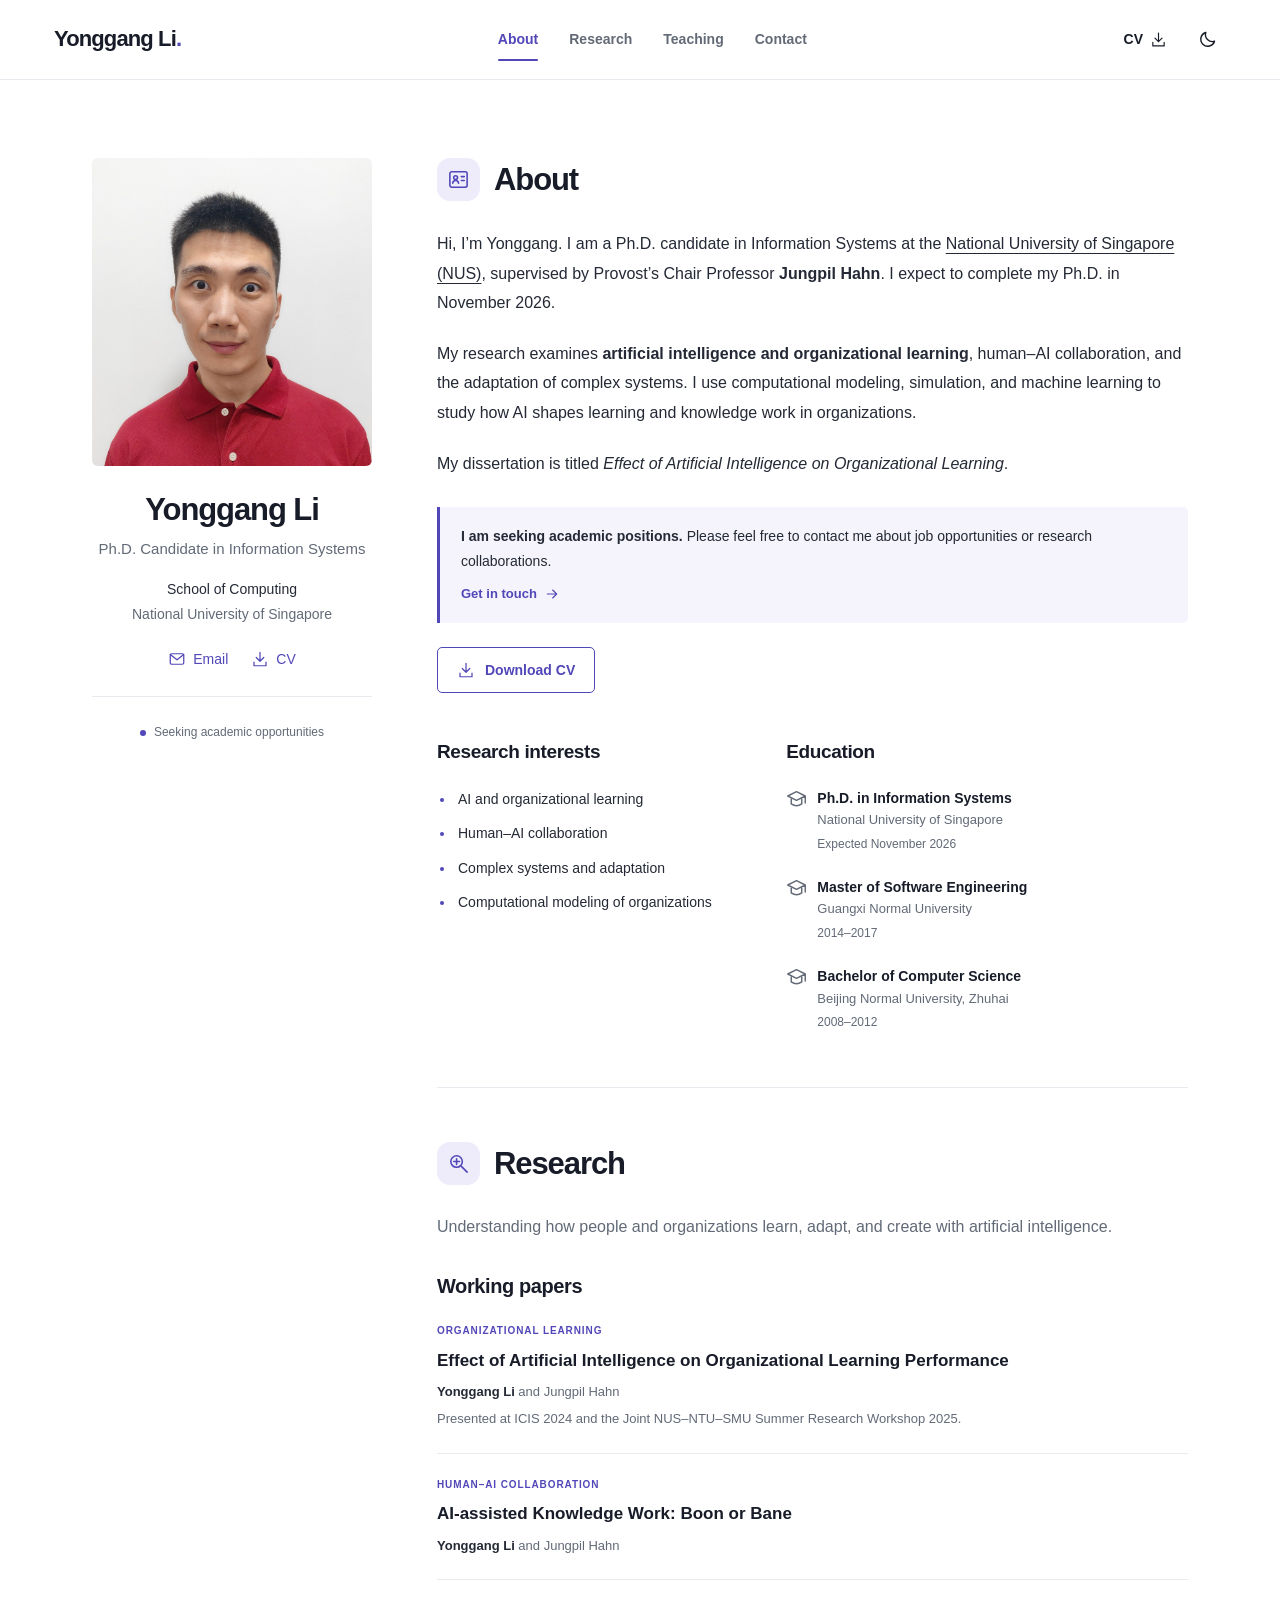
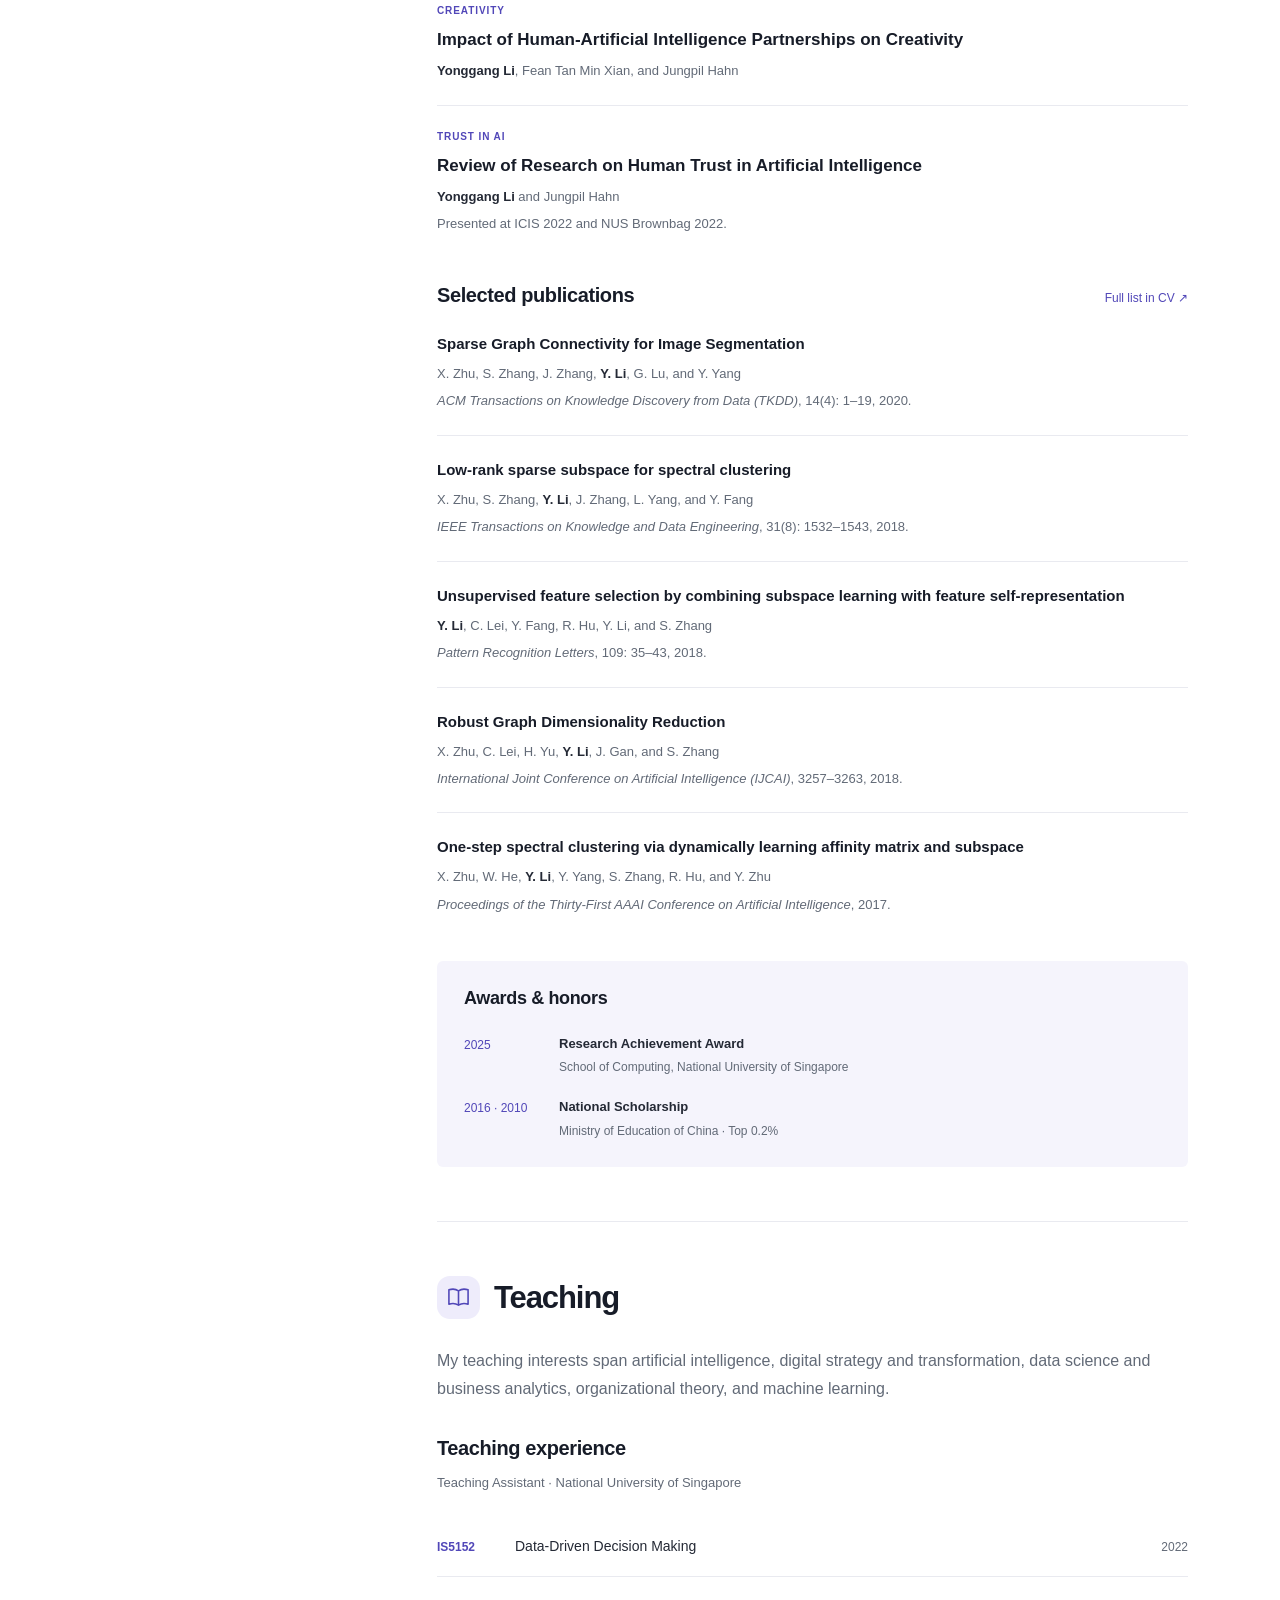
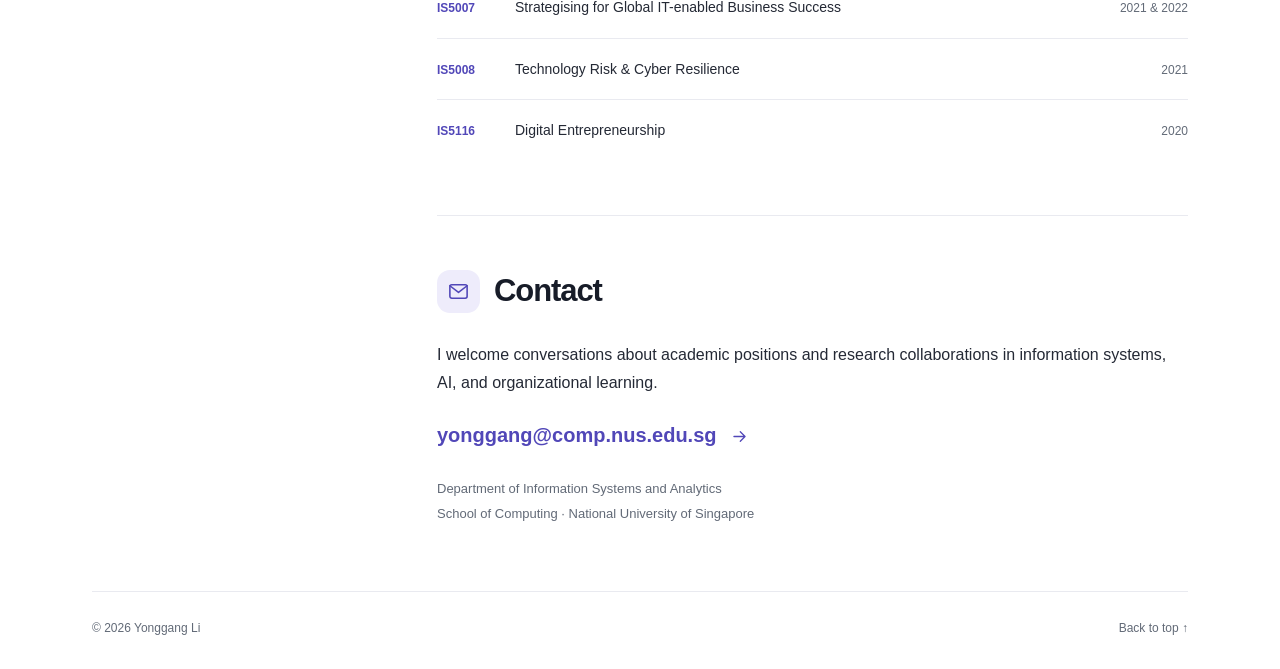
==== index.html @ 50a1c4bd "Add files via upload" ====
<!doctype html>
<html lang="en">
<head>
  <meta charset="utf-8">
  <meta name="viewport" content="width=device-width, initial-scale=1">
  <meta name="color-scheme" content="light dark">
  <title>Yonggang Li | Information Systems Researcher | NUS</title>
  <meta name="description" content="Yonggang Li is a Ph.D. candidate in Information Systems at the National University of Singapore. Research on artificial intelligence, organizational learning, and human–AI collaboration.">
  <meta property="og:type" content="website">
  <meta property="og:title" content="Yonggang Li | Information Systems Researcher">
  <meta property="og:description" content="Ph.D. candidate at NUS researching artificial intelligence, organizational learning, and human–AI collaboration. Seeking academic opportunities.">
  <meta name="theme-color" content="#ffffff">
  <link rel="icon" href="assets/favicon.svg" type="image/svg+xml">
  <link rel="stylesheet" href="assets/styles.css">
  <script src="assets/site.js" defer></script>
</head>
<body>
  <a class="skip-link" href="#main">Skip to content</a>
  <svg class="icon-definitions" xmlns="http://www.w3.org/2000/svg" aria-hidden="true">
    <symbol id="icon-mail" viewBox="0 0 24 24"><rect x="3" y="5" width="18" height="14" rx="2"/><path d="m3 6 9 7 9-7"/></symbol>
    <symbol id="icon-download" viewBox="0 0 24 24"><path d="M12 3v12m-5-5 5 5 5-5M4 16v5h16v-5"/></symbol>
    <symbol id="icon-person" viewBox="0 0 24 24"><rect x="3" y="4" width="18" height="16" rx="2"/><circle cx="9" cy="10" r="2"/><path d="M6 16c0-4 6-4 6 0m3-7h3m-3 4h3"/></symbol>
    <symbol id="icon-cap" viewBox="0 0 24 24"><path d="m2 8 10-5 10 5-10 5L2 8Zm4 3v6c4 3 8 3 12 0v-6m4-3v8"/></symbol>
    <symbol id="icon-book" viewBox="0 0 24 24"><path d="M12 5C9 3 5 3 2 4v15c3-1 7-1 10 1m0-15c3-2 7-2 10-1v15c-3-1-7-1-10 1V5Z"/></symbol>
    <symbol id="icon-research" viewBox="0 0 24 24"><circle cx="10" cy="10" r="6"/><path d="m15 15 6 6M7 10h6m-3-3v6"/></symbol>
    <symbol id="icon-arrow" viewBox="0 0 24 24"><path d="M5 12h14m-6-6 6 6-6 6"/></symbol>
    <symbol id="icon-moon" viewBox="0 0 24 24"><path d="M20 14A8 8 0 0 1 10 4a8 8 0 1 0 10 10Z"/></symbol>
    <symbol id="icon-sun" viewBox="0 0 24 24"><circle cx="12" cy="12" r="4"/><path d="M12 2v2m0 16v2M2 12h2m16 0h2M5 5l1.5 1.5m11 11L19 19M5 19l1.5-1.5m11-11L19 5"/></symbol>
  </svg>

  <header class="site-header">
    <div class="header-inner">
      <a class="brand" href="#about">Yonggang Li<span class="brand-dot">.</span></a>
      <nav aria-label="Main navigation">
        <a href="#about" aria-current="location">About</a>
        <a href="#research">Research</a>
        <a href="#teaching">Teaching</a>
        <a href="#contact">Contact</a>
      </nav>
      <div class="header-actions">
        <a class="header-cv" href="uploads/Yonggang-Li-CV.pdf" target="_blank" rel="noopener">CV <svg class="icon" aria-hidden="true"><use href="#icon-download"/></svg></a>
        <button class="theme-toggle" type="button" aria-label="Switch to dark theme" hidden>
          <svg class="icon moon" aria-hidden="true"><use href="#icon-moon"/></svg>
          <svg class="icon sun" aria-hidden="true"><use href="#icon-sun"/></svg>
        </button>
      </div>
    </div>
  </header>

  <div class="page-layout">
    <aside class="profile" aria-label="Profile">
      <img class="portrait" src="assets/yonggang-li.jpg" width="900" height="1200" alt="Portrait of Yonggang Li" fetchpriority="high">
      <h1>Yonggang Li</h1>
      <p class="profile-role">Ph.D. Candidate in Information Systems</p>
      <p class="profile-affiliation"><a href="https://www.comp.nus.edu.sg/" target="_blank" rel="noopener">School of Computing</a><br>National University of Singapore</p>
      <div class="profile-links">
        <a href="mailto:yonggang@comp.nus.edu.sg"><svg class="icon" aria-hidden="true"><use href="#icon-mail"/></svg>Email</a>
        <a href="uploads/Yonggang-Li-CV.pdf" target="_blank" rel="noopener"><svg class="icon" aria-hidden="true"><use href="#icon-download"/></svg>CV</a>
      </div>
      <div class="profile-note"><span class="status-dot" aria-hidden="true"></span>Seeking academic opportunities</div>
    </aside>

    <main id="main" tabindex="-1">
      <section id="about" class="content-section about-section" aria-labelledby="about-heading">
        <h2 id="about-heading"><span class="heading-icon"><svg class="icon" aria-hidden="true"><use href="#icon-person"/></svg></span>About</h2>
        <div class="biography">
          <p>Hi, I’m Yonggang. I am a Ph.D. candidate in Information Systems at the <a href="https://www.nus.edu.sg/" target="_blank" rel="noopener">National University of Singapore (NUS)</a>, supervised by Provost’s Chair Professor <strong>Jungpil Hahn</strong>. I expect to complete my Ph.D. in November 2026.</p>
          <p>My research examines <strong>artificial intelligence and organizational learning</strong>, human–AI collaboration, and the adaptation of complex systems. I use computational modeling, simulation, and machine learning to study how AI shapes learning and knowledge work in organizations.</p>
          <p>My dissertation is titled <em>Effect of Artificial Intelligence on Organizational Learning</em>.</p>
        </div>
        <div class="market-note">
          <p><strong>I am seeking academic positions.</strong> Please feel free to contact me about job opportunities or research collaborations.</p>
          <a href="mailto:yonggang@comp.nus.edu.sg">Get in touch <svg class="icon" aria-hidden="true"><use href="#icon-arrow"/></svg></a>
        </div>
        <a class="button" href="uploads/Yonggang-Li-CV.pdf" download="Yonggang-Li-CV.pdf"><svg class="icon" aria-hidden="true"><use href="#icon-download"/></svg>Download CV</a>

        <div class="background-grid">
          <div>
            <h3>Research interests</h3>
            <ul class="interest-list">
              <li>AI and organizational learning</li>
              <li>Human–AI collaboration</li>
              <li>Complex systems and adaptation</li>
              <li>Computational modeling of organizations</li>
            </ul>
          </div>
          <div>
            <h3>Education</h3>
            <ul class="education-list">
              <li><svg class="icon" aria-hidden="true"><use href="#icon-cap"/></svg><div><h4>Ph.D. in Information Systems</h4><p>National University of Singapore</p><span>Expected November 2026</span></div></li>
              <li><svg class="icon" aria-hidden="true"><use href="#icon-cap"/></svg><div><h4>Master of Software Engineering</h4><p>Guangxi Normal University</p><span>2014–2017</span></div></li>
              <li><svg class="icon" aria-hidden="true"><use href="#icon-cap"/></svg><div><h4>Bachelor of Computer Science</h4><p>Beijing Normal University, Zhuhai</p><span>2008–2012</span></div></li>
            </ul>
          </div>
        </div>
      </section>

      <section id="research" class="content-section" aria-labelledby="research-heading">
        <h2 id="research-heading"><span class="heading-icon"><svg class="icon" aria-hidden="true"><use href="#icon-research"/></svg></span>Research</h2>
        <p class="section-intro">Understanding how people and organizations learn, adapt, and create with artificial intelligence.</p>
        <h3>Working papers</h3>
        <ol class="paper-list working-papers">
          <li><article><span class="paper-label">Organizational learning</span><h4>Effect of Artificial Intelligence on Organizational Learning Performance</h4><p class="authors"><strong>Yonggang Li</strong> and Jungpil Hahn</p><p class="paper-note">Presented at ICIS 2024 and the Joint NUS–NTU–SMU Summer Research Workshop 2025.</p></article></li>
          <li><article><span class="paper-label">Human–AI collaboration</span><h4>AI-assisted Knowledge Work: Boon or Bane</h4><p class="authors"><strong>Yonggang Li</strong> and Jungpil Hahn</p></article></li>
          <li><article><span class="paper-label">Creativity</span><h4>Impact of Human-Artificial Intelligence Partnerships on Creativity</h4><p class="authors"><strong>Yonggang Li</strong>, Fean Tan Min Xian, and Jungpil Hahn</p></article></li>
          <li><article><span class="paper-label">Trust in AI</span><h4>Review of Research on Human Trust in Artificial Intelligence</h4><p class="authors"><strong>Yonggang Li</strong> and Jungpil Hahn</p><p class="paper-note">Presented at ICIS 2022 and NUS Brownbag 2022.</p></article></li>
        </ol>

        <div class="subheading-row"><h3>Selected publications</h3><a class="text-link" href="uploads/Yonggang-Li-CV.pdf" target="_blank" rel="noopener">Full list in CV <span aria-hidden="true">↗</span></a></div>
        <ol class="paper-list publications">
          <li><article><h4>Sparse Graph Connectivity for Image Segmentation</h4><p class="authors">X. Zhu, S. Zhang, J. Zhang, <strong>Y. Li</strong>, G. Lu, and Y. Yang</p><p class="venue"><em>ACM Transactions on Knowledge Discovery from Data (TKDD)</em>, 14(4): 1–19, 2020.</p></article></li>
          <li><article><h4>Low-rank sparse subspace for spectral clustering</h4><p class="authors">X. Zhu, S. Zhang, <strong>Y. Li</strong>, J. Zhang, L. Yang, and Y. Fang</p><p class="venue"><em>IEEE Transactions on Knowledge and Data Engineering</em>, 31(8): 1532–1543, 2018.</p></article></li>
          <li><article><h4>Unsupervised feature selection by combining subspace learning with feature self-representation</h4><p class="authors"><strong>Y. Li</strong>, C. Lei, Y. Fang, R. Hu, Y. Li, and S. Zhang</p><p class="venue"><em>Pattern Recognition Letters</em>, 109: 35–43, 2018.</p></article></li>
          <li><article><h4>Robust Graph Dimensionality Reduction</h4><p class="authors">X. Zhu, C. Lei, H. Yu, <strong>Y. Li</strong>, J. Gan, and S. Zhang</p><p class="venue"><em>International Joint Conference on Artificial Intelligence (IJCAI)</em>, 3257–3263, 2018.</p></article></li>
          <li><article><h4>One-step spectral clustering via dynamically learning affinity matrix and subspace</h4><p class="authors">X. Zhu, W. He, <strong>Y. Li</strong>, Y. Yang, S. Zhang, R. Hu, and Y. Zhu</p><p class="venue"><em>Proceedings of the Thirty-First AAAI Conference on Artificial Intelligence</em>, 2017.</p></article></li>
        </ol>
        <div class="honors">
          <h3>Awards &amp; honors</h3>
          <ul class="award-list">
            <li><span>2025</span><div><strong>Research Achievement Award</strong><p>School of Computing, National University of Singapore</p></div></li>
            <li><span>2016 · 2010</span><div><strong>National Scholarship</strong><p>Ministry of Education of China · Top 0.2%</p></div></li>
          </ul>
        </div>
      </section>

      <section id="teaching" class="content-section" aria-labelledby="teaching-heading">
        <h2 id="teaching-heading"><span class="heading-icon"><svg class="icon" aria-hidden="true"><use href="#icon-book"/></svg></span>Teaching</h2>
        <p class="section-intro">My teaching interests span artificial intelligence, digital strategy and transformation, data science and business analytics, organizational theory, and machine learning.</p>
        <h3>Teaching experience</h3>
        <p class="teaching-role">Teaching Assistant · National University of Singapore</p>
        <ul class="course-list">
          <li><span class="course-code">IS5152</span><span>Data-Driven Decision Making</span><span class="course-year">2022</span></li>
          <li><span class="course-code">IS5007</span><span>Strategising for Global IT-enabled Business Success</span><span class="course-year">2021 &amp; 2022</span></li>
          <li><span class="course-code">IS5008</span><span>Technology Risk &amp; Cyber Resilience</span><span class="course-year">2021</span></li>
          <li><span class="course-code">IS5116</span><span>Digital Entrepreneurship</span><span class="course-year">2020</span></li>
        </ul>
      </section>

      <section id="contact" class="content-section contact-section" aria-labelledby="contact-heading">
        <h2 id="contact-heading"><span class="heading-icon"><svg class="icon" aria-hidden="true"><use href="#icon-mail"/></svg></span>Contact</h2>
        <p>I welcome conversations about academic positions and research collaborations in information systems, AI, and organizational learning.</p>
        <a class="contact-email" href="mailto:yonggang@comp.nus.edu.sg">yonggang@comp.nus.edu.sg <svg class="icon" aria-hidden="true"><use href="#icon-arrow"/></svg></a>
        <p class="contact-affiliation">Department of Information Systems and Analytics<br>School of Computing · National University of Singapore</p>
      </section>
    </main>
  </div>
  <footer class="site-footer"><p>© <span id="copyright-year">2026</span> Yonggang Li</p><a href="#about">Back to top <span aria-hidden="true">↑</span></a></footer>
</body>
</html>
---- assets/styles.css ----
:root {
  color-scheme: light;
  --bg: #fff;
  --text: #242935;
  --muted: #626a77;
  --heading: #171c28;
  --accent: #5147b8;
  --accent-hover: #3b318f;
  --tint: #f5f4fc;
  --icon-bg: #eeecfb;
  --border: #e9eaf0;
  --header: rgba(255, 255, 255, .96);
}
:root[data-theme="dark"] {
  color-scheme: dark;
  --bg: #161923;
  --text: #dce0ea;
  --muted: #a6afc2;
  --heading: #f4f5fa;
  --accent: #b9b0ff;
  --accent-hover: #d7d1ff;
  --tint: #202333;
  --icon-bg: #2b2946;
  --border: #303544;
  --header: rgba(22, 25, 35, .96);
}
* { box-sizing: border-box; }
html { scroll-behavior: smooth; scroll-padding-top: 110px; }
body { margin: 0; background: var(--bg); color: var(--text); font-family: -apple-system, BlinkMacSystemFont, "Segoe UI", Roboto, Helvetica, Arial, sans-serif; font-size: 16px; line-height: 1.75; -webkit-font-smoothing: antialiased; }
a { color: var(--accent); text-underline-offset: 4px; text-decoration-thickness: 1px; }
a:hover { color: var(--accent-hover); }
a, button { -webkit-tap-highlight-color: transparent; }
button { font: inherit; }
a:focus-visible, button:focus-visible { outline: 3px solid var(--accent); outline-offset: 5px; border-radius: 3px; }
main:focus { outline: none; }
h1, h2, h3, h4 { color: var(--heading); line-height: 1.35; }
h1, h2 { letter-spacing: -.035em; }
h2 { display: flex; align-items: center; gap: 14px; margin: 0 0 28px; font-size: 31px; font-weight: 700; }
h3 { margin: 0 0 22px; font-size: 20px; font-weight: 650; letter-spacing: -.02em; }
h4 { margin: 0; font-size: 17px; font-weight: 650; }
p { margin: 0 0 21px; }
strong { font-weight: 650; }
.icon-definitions { position: absolute; width: 0; height: 0; overflow: hidden; }
.icon { display: inline-block; width: 21px; height: 21px; flex: 0 0 auto; fill: none; stroke: currentColor; stroke-width: 1.65; stroke-linecap: round; stroke-linejoin: round; vertical-align: middle; }
.skip-link { position: fixed; top: -80px; left: 16px; z-index: 100; padding: 9px 16px; background: var(--bg); }
.skip-link:focus { top: 10px; }
.site-header { position: sticky; top: 0; z-index: 10; border-bottom: 1px solid var(--border); background: var(--header); backdrop-filter: blur(14px); }
.header-inner { max-width: 1256px; min-height: 79px; margin: auto; padding: 0 42px; display: flex; align-items: center; justify-content: space-between; gap: 32px; }
.brand { color: var(--heading); text-decoration: none; font-size: 22px; font-weight: 700; letter-spacing: -.04em; white-space: nowrap; }
.brand-dot { color: var(--accent); }
nav { display: flex; align-items: center; gap: 31px; }
nav a { padding: 25px 0; position: relative; color: var(--muted); text-decoration: none; font-size: 14px; font-weight: 550; }
nav a[aria-current="location"] { color: var(--accent); }
nav a[aria-current="location"]::after { position: absolute; bottom: 16px; left: 0; right: 0; height: 2px; border-radius: 2px; background: var(--accent); content: ""; }
.header-actions { display: flex; align-items: center; gap: 22px; }
.header-cv { display: flex; align-items: center; gap: 7px; text-decoration: none; color: var(--heading); font-size: 14px; font-weight: 600; }
.header-cv .icon { width: 17px; height: 17px; }
.theme-toggle { padding: 8px; border: 0; background: transparent; color: var(--heading); cursor: pointer; border-radius: 50%; line-height: 1; }
.theme-toggle:hover { background: var(--tint); }
.theme-toggle[hidden], .sun { display: none; }
[data-theme="dark"] .moon { display: none; }
[data-theme="dark"] .sun { display: inline-block; }
.page-layout { max-width: 1176px; margin: 0 auto; padding: 78px 40px 0; display: grid; grid-template-columns: 280px minmax(0, 1fr); gap: 65px; align-items: start; }
.profile { position: sticky; top: 124px; text-align: center; }
.portrait { display: block; width: 100%; height: auto; aspect-ratio: 1 / 1.1; object-fit: cover; object-position: 50% 33%; border-radius: 6px; background: var(--tint); }
.profile h1 { font-size: 31px; margin: 23px 0 6px; }
.profile-role { font-size: 15px; line-height: 1.65; color: var(--muted); margin-bottom: 15px; }
.profile-affiliation { font-size: 14px; line-height: 1.8; color: var(--muted); margin-bottom: 20px; }
.profile-affiliation a { text-decoration: none; color: var(--text); }
.profile-links { display: flex; justify-content: center; gap: 23px; }
.profile-links a { display: flex; align-items: center; gap: 7px; font-size: 14px; text-decoration: none; }
.profile-links .icon { width: 18px; height: 18px; }
.profile-note { display: flex; align-items: center; justify-content: center; gap: 8px; padding-top: 25px; margin-top: 25px; border-top: 1px solid var(--border); font-size: 12px; color: var(--muted); }
.status-dot { width: 6px; height: 6px; border-radius: 50%; background: var(--accent); flex: 0 0 auto; }
.content-section { padding: 54px 0; border-top: 1px solid var(--border); scroll-margin-top: 0; }
.about-section { padding-top: 0; border-top: 0; }
.heading-icon { background: var(--icon-bg); color: var(--accent); display: inline-flex; align-items: center; justify-content: center; width: 43px; height: 43px; border-radius: 13px; }
.heading-icon .icon { width: 23px; height: 23px; }
.biography { font-size: 16px; line-height: 1.85; }
.biography a { color: var(--text); }
.market-note { margin: 29px 0 24px; padding: 17px 21px; background: var(--tint); border-left: 3px solid var(--accent); border-radius: 0 5px 5px 0; font-size: 14px; line-height: 1.8; }
.market-note p { margin-bottom: 6px; }
.market-note a { text-decoration: none; font-weight: 600; font-size: 13px; }
.market-note .icon { width: 16px; height: 16px; margin-left: 4px; }
.button { display: inline-flex; align-items: center; justify-content: center; gap: 10px; padding: 10px 19px; border: 1px solid var(--accent); border-radius: 5px; color: var(--accent); text-decoration: none; font-size: 14px; font-weight: 600; }
.button:hover { background: var(--tint); }
.button .icon { width: 18px; height: 18px; }
.background-grid { display: grid; grid-template-columns: .92fr 1.15fr; gap: 28px; margin-top: 46px; }
.background-grid h3 { font-size: 19px; margin-bottom: 22px; }
.interest-list { padding-left: 18px; margin: 0; font-size: 14px; line-height: 1.75; }
.interest-list li { padding-left: 3px; margin-bottom: 10px; }
.interest-list li::marker { color: var(--accent); }
.education-list { list-style: none; margin: 0; padding: 0; }
.education-list li { display: flex; gap: 10px; margin-bottom: 21px; }
.education-list li:last-child { margin-bottom: 0; }
.education-list .icon { width: 21px; height: 21px; margin-top: 2px; color: var(--muted); }
.education-list h4 { font-size: 14px; font-weight: 600; line-height: 1.6; }
.education-list p { color: var(--muted); margin: 1px 0 0; font-size: 13px; line-height: 1.6; }
.education-list span { display: block; color: var(--muted); font-size: 12px; margin-top: 3px; }
.section-intro { color: var(--muted); margin-bottom: 32px; }
.paper-list { list-style: none; padding: 0; margin: 0; }
.paper-list li { border-bottom: 1px solid var(--border); padding: 22px 0; }
.paper-list li:first-child { padding-top: 0; }
.paper-list li:last-child { border-bottom: 0; padding-bottom: 0; }
.paper-list h4 { line-height: 1.6; margin-bottom: 7px; }
.paper-label { display: block; color: var(--accent); font-size: 10px; font-weight: 650; text-transform: uppercase; letter-spacing: .09em; margin-bottom: 7px; }
.authors { font-size: 13px; color: var(--muted); line-height: 1.7; margin: 0; }
.authors strong { color: var(--text); font-weight: 600; }
.paper-note, .venue { font-size: 13px; line-height: 1.75; margin: 5px 0 0; color: var(--muted); }
.subheading-row { display: flex; align-items: baseline; justify-content: space-between; gap: 16px; margin: 46px 0 23px; }
.subheading-row h3 { margin: 0; }
.text-link { font-size: 12px; text-decoration: none; white-space: nowrap; }
.publications h4 { font-size: 15px; font-weight: 600; }
.honors { margin-top: 45px; padding: 25px 27px; background: var(--tint); border-radius: 6px; }
.honors h3 { font-size: 18px; }
.award-list { list-style: none; margin: 0; padding: 0; }
.award-list li { display: grid; grid-template-columns: 80px 1fr; gap: 15px; font-size: 13px; margin-bottom: 18px; }
.award-list li:last-child { margin-bottom: 0; }
.award-list li > span { color: var(--accent); font-size: 12px; padding-top: 2px; }
.award-list p { color: var(--muted); font-size: 12px; margin: 2px 0 0; }
.teaching-role { font-size: 13px; color: var(--muted); margin-top: -12px; }
.course-list { list-style: none; padding: 0; margin: 0; }
.course-list li { display: grid; grid-template-columns: 65px 1fr 84px; gap: 13px; padding: 18px 0; border-bottom: 1px solid var(--border); font-size: 14px; line-height: 1.75; align-items: baseline; }
.course-list li:last-child { border-bottom: 0; }
.course-code { color: var(--accent); font-size: 12px; font-weight: 650; }
.course-year { color: var(--muted); font-size: 12px; text-align: right; }
.contact-section { padding-bottom: 65px; }
.contact-email { font-size: clamp(14px, 2vw, 20px); text-decoration: none; font-weight: 600; overflow-wrap: anywhere; }
.contact-email .icon { margin-left: 8px; width: 19px; }
.contact-affiliation { font-size: 13px; line-height: 1.9; color: var(--muted); margin: 24px 0 0; }
.site-footer { display: flex; justify-content: space-between; max-width: 1096px; margin: 0 auto; padding: 26px 0 30px; border-top: 1px solid var(--border); font-size: 12px; color: var(--muted); }
.site-footer p { margin: 0; }
.site-footer a { text-decoration: none; color: var(--muted); }
@media (min-width: 1450px) { .page-layout { padding-top: 100px; } }
@media (max-width: 1000px) {
  .header-inner { padding: 0 28px; }
  .page-layout { padding: 56px 28px 0; gap: 38px; grid-template-columns: 235px minmax(0, 1fr); }
  .background-grid { grid-template-columns: 1fr; gap: 26px; }
  .profile h1 { font-size: 28px; }
  .profile-note { font-size: 11px; }
  .site-footer { margin: 0 28px; }
}
@media (max-width: 700px) {
  html { scroll-padding-top: 130px; }
  .header-inner { display: grid; grid-template-columns: 1fr auto; gap: 0 20px; min-height: 102px; padding: 9px 22px 0; }
  .brand { font-size: 21px; }
  nav { grid-row: 2; grid-column: 1 / -1; gap: 28px; justify-content: center; }
  nav a { padding: 9px 0 12px; font-size: 13px; }
  nav a[aria-current="location"]::after { bottom: 5px; }
  .header-actions { grid-row: 1; grid-column: 2; gap: 15px; }
  .page-layout { display: block; padding: 35px 23px 0; max-width: 560px; }
  .profile { position: static; margin: 0 auto 43px; max-width: 320px; }
  .portrait { width: 190px; height: 209px; margin: auto; }
  .profile h1 { font-size: 29px; margin-top: 18px; }
  .profile-role { margin-bottom: 9px; }
  .profile-affiliation { font-size: 13px; margin-bottom: 14px; }
  .profile-note { padding-top: 18px; margin-top: 18px; font-size: 12px; }
  h2 { font-size: 27px; margin-bottom: 24px; }
  .heading-icon { width: 38px; height: 38px; border-radius: 11px; }
  .biography { font-size: 15px; }
  .background-grid { grid-template-columns: 1fr; gap: 24px; margin-top: 34px; }
  .content-section { padding: 37px 0; }
  .about-section { padding-top: 0; }
  .market-note { padding: 15px 17px; }
  .subheading-row { align-items: flex-start; flex-direction: column; gap: 6px; margin-top: 35px; }
  .paper-list h4 { font-size: 16px; }
  .publications h4 { font-size: 15px; }
  .honors { padding: 20px; }
  .award-list li { grid-template-columns: 1fr; gap: 2px; }
  .course-list li { grid-template-columns: 60px 1fr; gap: 2px 10px; }
  .course-year { grid-column: 2; text-align: left; }
  .site-footer { max-width: 514px; margin: 0 auto; padding: 22px 23px; }
}
@media (prefers-reduced-motion: reduce) { html { scroll-behavior: auto; } }
@media print {
  :root, :root[data-theme="dark"] { --bg: #fff; --text: #222; --heading: #111; --muted: #555; --accent: #333; --border: #ddd; --tint: #f8f8f8; }
  .site-header, .profile-note, .theme-toggle, .skip-link, .site-footer, .button { display: none; }
  .page-layout { display: block; padding: 0; }
  .profile { position: static; margin-bottom: 30px; }
  .portrait { width: 110px; height: 125px; margin: 0 auto; }
  .content-section { padding: 25px 0; }
  .paper-list li, .education-list li, .course-list li { break-inside: avoid; }
  a { color: inherit; }
}
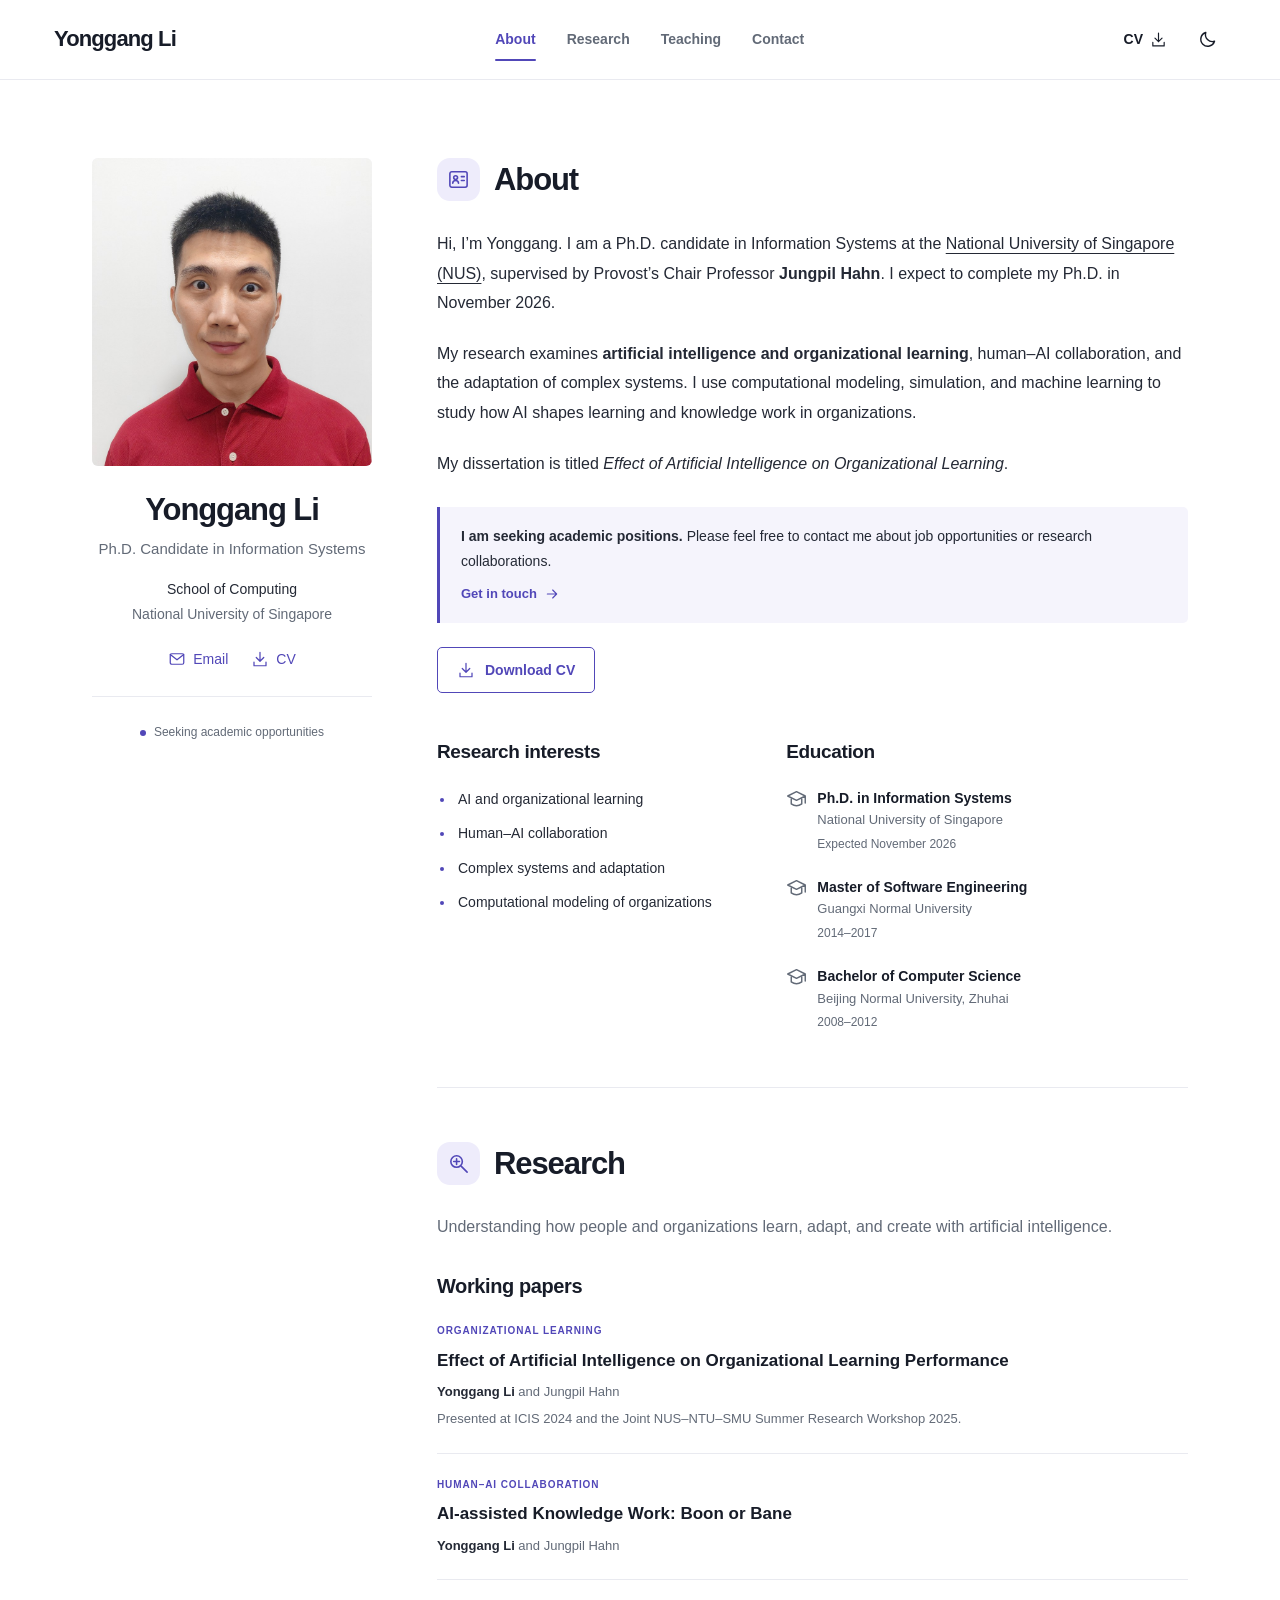
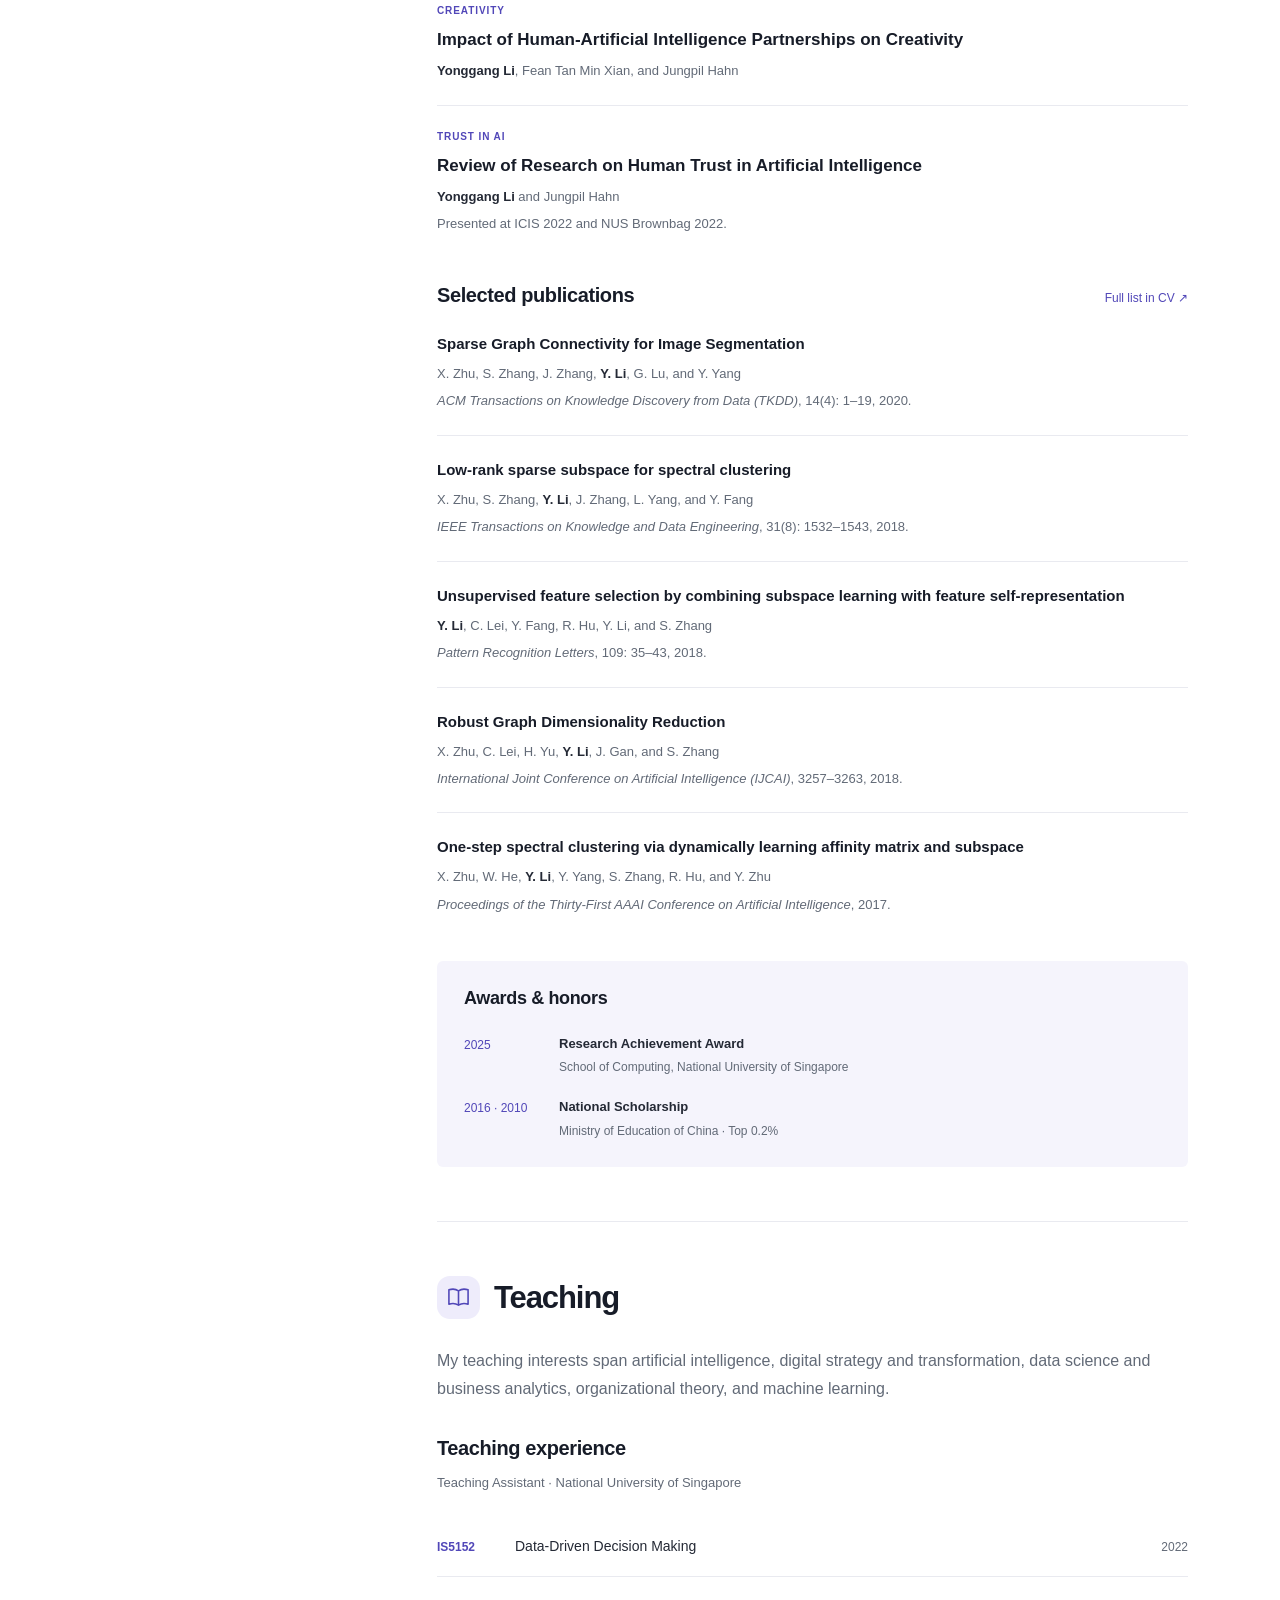
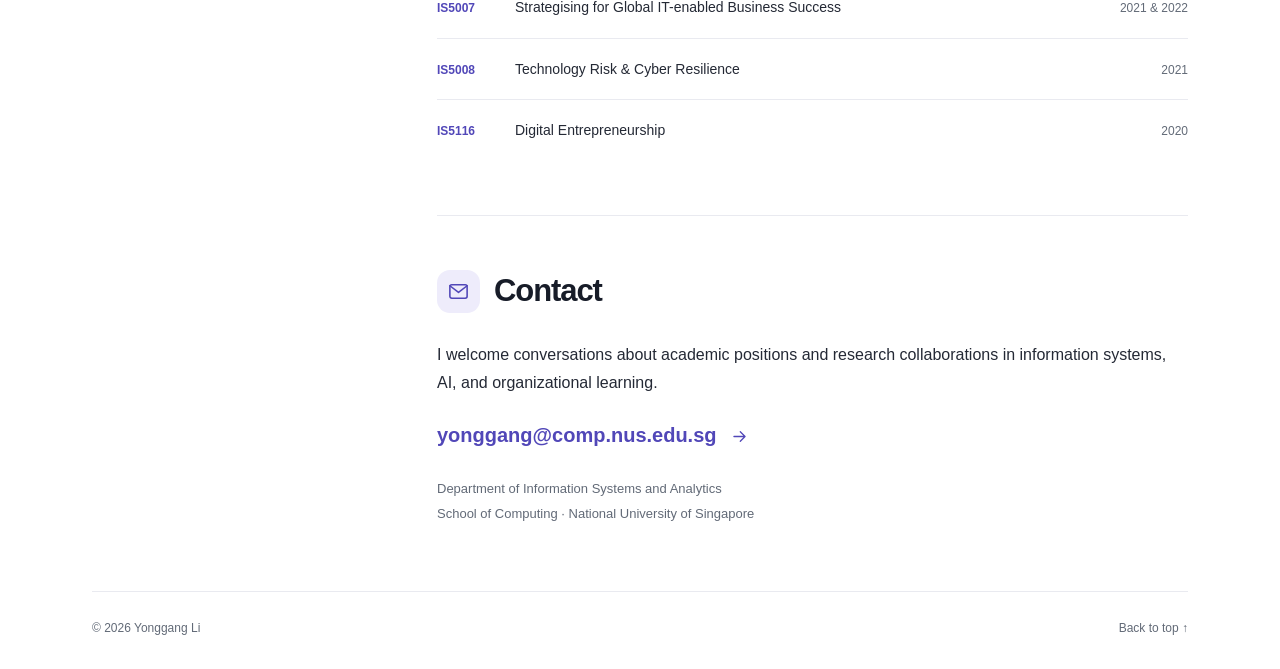
==== commit 3444f6e7: "Update index.html" ====
--- a/index.html
+++ b/index.html
@@ -30,7 +30,7 @@
 
   <header class="site-header">
     <div class="header-inner">
-      <a class="brand" href="#about">Yonggang Li<span class="brand-dot">.</span></a>
+      <a class="brand" href="#about">Yonggang Li</a>
       <nav aria-label="Main navigation">
         <a href="#about" aria-current="location">About</a>
         <a href="#research">Research</a>
